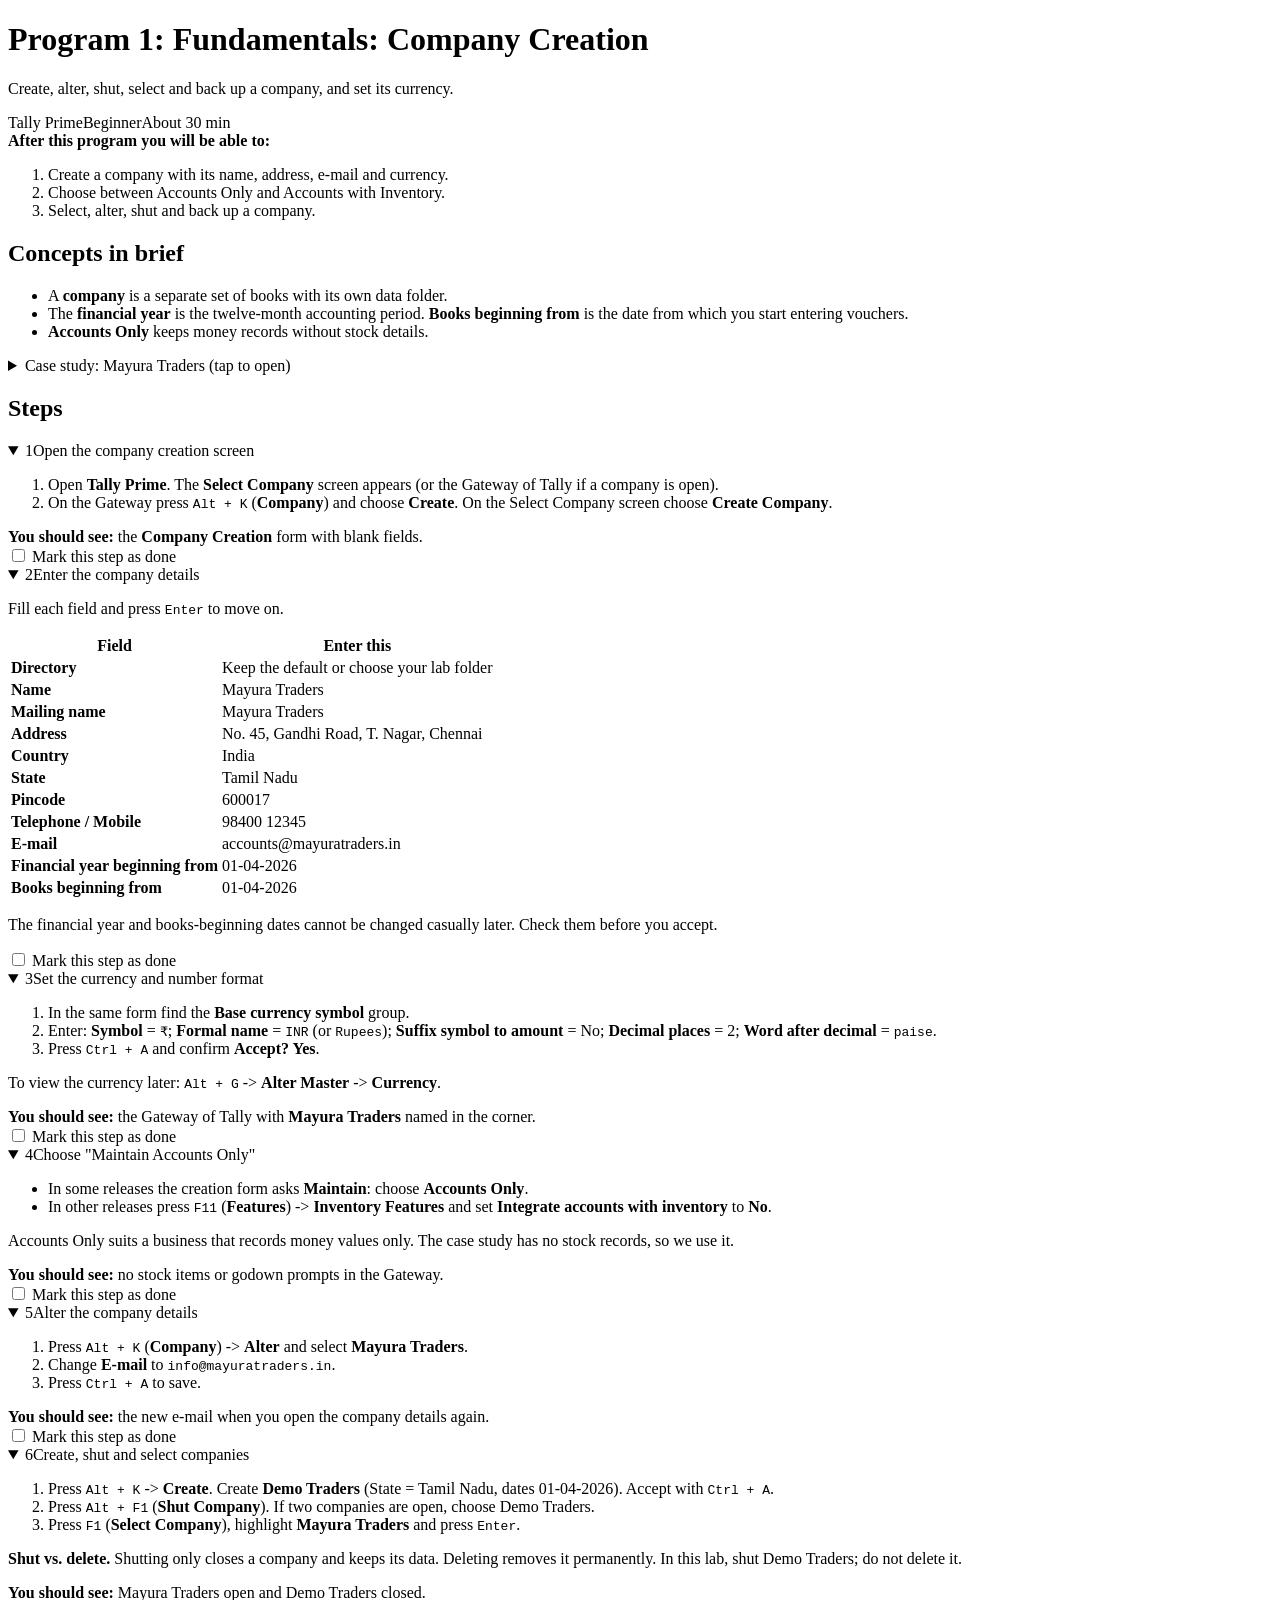
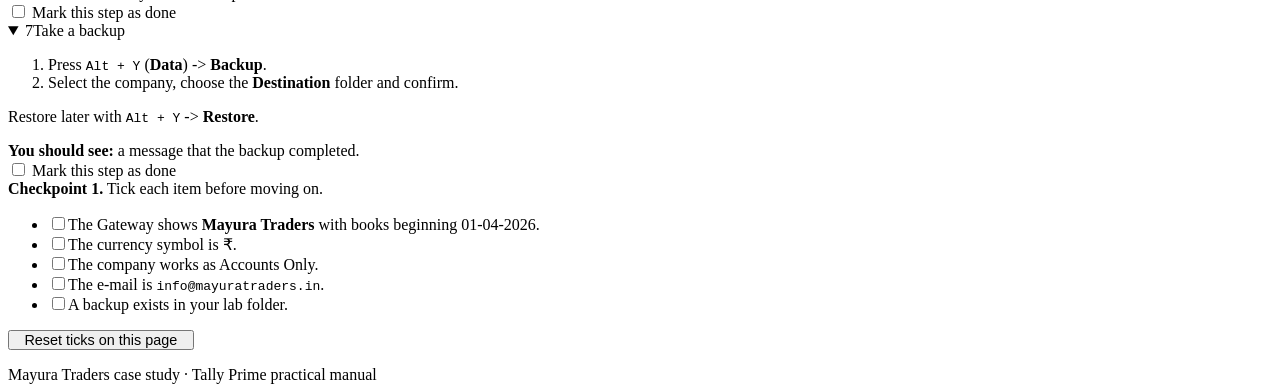
==== program-1.html @ d822e0bb "Add files via upload" ====
<!doctype html>
<html lang="en">
<head>
<meta charset="utf-8">
<meta name="viewport" content="width=device-width, initial-scale=1, viewport-fit=cover">
<meta name="color-scheme" content="light dark">
<title>Program 1: Fundamentals: Company Creation | Tally Prime Lab</title>
<meta name="description" content="Create, alter, shut, select and back up a company, and set its currency.">
<link rel="stylesheet" href="assets/style.css">
<script src="assets/programs.js"></script>
<script src="assets/script.js" defer></script>
</head>
<body data-program="1">
<main>
<h1>Program 1: Fundamentals: Company Creation</h1>
<p class="lead">Create, alter, shut, select and back up a company, and set its currency.</p>
<div class="meta"><span class="chip">Tally Prime</span><span class="chip">Beginner</span><span class="chip">About 30 min</span></div>
<noscript><p class="warning">Menu and progress ticks need JavaScript. <a href="index.html">Back to all programs</a>.</p></noscript>
<div class="objectives"><strong>After this program you will be able to:</strong><ol><li>Create a company with its name, address, e-mail and currency.</li><li>Choose between Accounts Only and Accounts with Inventory.</li><li>Select, alter, shut and back up a company.</li></ol></div><h2>Concepts in brief</h2><ul><li>A <strong>company</strong> is a separate set of books with its own data folder.</li><li>The <strong>financial year</strong> is the twelve-month accounting period. <strong>Books beginning from</strong> is the date from which you start entering vouchers.</li><li><strong>Accounts Only</strong> keeps money records without stock details.</li></ul><details class="case"><summary>Case study: Mayura Traders (tap to open)</summary><p><strong>Mayura Traders</strong>, Chennai, is a trading firm owned by Mr. Ramesh. Its financial year is <strong>01-04-2026 to 31-03-2027</strong>. Transactions for <strong>April 2026</strong>:</p>
<table>
<colgroup>
<col style="width: 33%" />
<col style="width: 33%" />
<col style="width: 33%" />
</colgroup>
<thead>
<tr class="header">
<th>No.</th>
<th>Date</th>
<th>Transaction</th>
</tr>
</thead>
<tbody>
<tr class="odd">
<td>1</td>
<td>01-Apr-2026</td>
<td>Mr. Ramesh started the business with capital of ₹5,00,000, deposited in HDFC Bank.</td>
</tr>
<tr class="even">
<td>2</td>
<td>02-Apr-2026</td>
<td>Withdrew ₹50,000 cash from the bank for office use.</td>
</tr>
<tr class="odd">
<td>3</td>
<td>03-Apr-2026</td>
<td>Paid shop rent ₹15,000 in cash.</td>
</tr>
<tr class="even">
<td>4</td>
<td>04-Apr-2026</td>
<td>Bought furniture for ₹60,000, paid by cheque.</td>
</tr>
<tr class="odd">
<td>5</td>
<td>05-Apr-2026</td>
<td>Purchased goods on credit from Kumar Suppliers ₹2,00,000.</td>
</tr>
<tr class="even">
<td>6</td>
<td>08-Apr-2026</td>
<td>Sold goods on credit to Anand Stores ₹2,50,000.</td>
</tr>
<tr class="odd">
<td>7</td>
<td>10-Apr-2026</td>
<td>Returned goods worth ₹10,000 to Kumar Suppliers.</td>
</tr>
<tr class="even">
<td>8</td>
<td>12-Apr-2026</td>
<td>Anand Stores returned goods worth ₹8,000.</td>
</tr>
<tr class="odd">
<td>9</td>
<td>15-Apr-2026</td>
<td>Received ₹1,00,000 from Anand Stores by cheque, deposited in the bank.</td>
</tr>
<tr class="even">
<td>10</td>
<td>18-Apr-2026</td>
<td>Paid Kumar Suppliers ₹1,20,000 through the bank.</td>
</tr>
<tr class="odd">
<td>11</td>
<td>22-Apr-2026</td>
<td>Cash sales ₹50,000.</td>
</tr>
<tr class="even">
<td>12</td>
<td>25-Apr-2026</td>
<td>Paid salary ₹25,000 in cash.</td>
</tr>
<tr class="odd">
<td>13</td>
<td>27-Apr-2026</td>
<td>Mr. Ramesh withdrew ₹10,000 from the bank for personal use.</td>
</tr>
<tr class="even">
<td>14</td>
<td>28-Apr-2026</td>
<td>Electricity charges of ₹3,500 for April are outstanding.</td>
</tr>
<tr class="odd">
<td>15</td>
<td>30-Apr-2026</td>
<td>Provide depreciation on furniture at 10% p.a.</td>
</tr>
</tbody>
</table>
</details><h2>Steps</h2><section class="step" id="p1-s1"><details open><summary data-title="Open the company creation screen"><span class="num"><span>1</span></span><span>Open the company creation screen</span></summary>
<div class="stepbody"><ol type="1">
<li>Open <strong>Tally Prime</strong>. The <strong>Select Company</strong> screen appears (or the Gateway of Tally if a company is open).</li>
<li>On the Gateway press <code>Alt + K</code> (<strong>Company</strong>) and choose <strong>Create</strong>. On the Select Company screen choose <strong>Create Company</strong>.</li>
</ol>
<div class="see"><strong>You should see:</strong> the <strong>Company Creation</strong> form with blank fields.
</div><label class="done-row"><input type="checkbox" data-key="p1-s1" data-collapse> Mark this step as done</label></div></details></section><section class="step" id="p1-s2"><details open><summary data-title="Enter the company details"><span class="num"><span>2</span></span><span>Enter the company details</span></summary>
<div class="stepbody"><p>Fill each field and press <code>Enter</code> to move on.</p>
<table>
<thead>
<tr class="header">
<th>Field</th>
<th>Enter this</th>
</tr>
</thead>
<tbody>
<tr class="odd">
<td><strong>Directory</strong></td>
<td>Keep the default or choose your lab folder</td>
</tr>
<tr class="even">
<td><strong>Name</strong></td>
<td>Mayura Traders</td>
</tr>
<tr class="odd">
<td><strong>Mailing name</strong></td>
<td>Mayura Traders</td>
</tr>
<tr class="even">
<td><strong>Address</strong></td>
<td>No. 45, Gandhi Road, T. Nagar, Chennai</td>
</tr>
<tr class="odd">
<td><strong>Country</strong></td>
<td>India</td>
</tr>
<tr class="even">
<td><strong>State</strong></td>
<td>Tamil Nadu</td>
</tr>
<tr class="odd">
<td><strong>Pincode</strong></td>
<td>600017</td>
</tr>
<tr class="even">
<td><strong>Telephone / Mobile</strong></td>
<td>98400 12345</td>
</tr>
<tr class="odd">
<td><strong>E-mail</strong></td>
<td>accounts@mayuratraders.in</td>
</tr>
<tr class="even">
<td><strong>Financial year beginning from</strong></td>
<td>01-04-2026</td>
</tr>
<tr class="odd">
<td><strong>Books beginning from</strong></td>
<td>01-04-2026</td>
</tr>
</tbody>
</table>
<div class="warning">
<p>The financial year and books-beginning dates cannot be changed casually later. Check them before you accept.</p>
</div>
<label class="done-row"><input type="checkbox" data-key="p1-s2" data-collapse> Mark this step as done</label></div></details></section><section class="step" id="p1-s3"><details open><summary data-title="Set the currency and number format"><span class="num"><span>3</span></span><span>Set the currency and number format</span></summary>
<div class="stepbody"><ol type="1">
<li>In the same form find the <strong>Base currency symbol</strong> group.</li>
<li>Enter: <strong>Symbol</strong> = <code>₹</code>; <strong>Formal name</strong> = <code>INR</code> (or <code>Rupees</code>); <strong>Suffix symbol to amount</strong> = No; <strong>Decimal places</strong> = 2; <strong>Word after decimal</strong> = <code>paise</code>.</li>
<li>Press <code>Ctrl + A</code> and confirm <strong>Accept? Yes</strong>.</li>
</ol>
<p>To view the currency later: <code>Alt + G</code> -&gt; <strong>Alter Master</strong> -&gt; <strong>Currency</strong>.</p>
<div class="see"><strong>You should see:</strong> the Gateway of Tally with <strong>Mayura Traders</strong> named in the corner.
</div><label class="done-row"><input type="checkbox" data-key="p1-s3" data-collapse> Mark this step as done</label></div></details></section><section class="step" id="p1-s4"><details open><summary data-title="Choose &quot;Maintain Accounts Only&quot;"><span class="num"><span>4</span></span><span>Choose "Maintain Accounts Only"</span></summary>
<div class="stepbody"><ul>
<li>In some releases the creation form asks <strong>Maintain</strong>: choose <strong>Accounts Only</strong>.</li>
<li>In other releases press <code>F11</code> (<strong>Features</strong>) -&gt; <strong>Inventory Features</strong> and set <strong>Integrate accounts with inventory</strong> to <strong>No</strong>.</li>
</ul>
<div class="note">
<p>Accounts Only suits a business that records money values only. The case study has no stock records, so we use it.</p>
</div>
<div class="see"><strong>You should see:</strong> no stock items or godown prompts in the Gateway.
</div><label class="done-row"><input type="checkbox" data-key="p1-s4" data-collapse> Mark this step as done</label></div></details></section><section class="step" id="p1-s5"><details open><summary data-title="Alter the company details"><span class="num"><span>5</span></span><span>Alter the company details</span></summary>
<div class="stepbody"><ol type="1">
<li>Press <code>Alt + K</code> (<strong>Company</strong>) -&gt; <strong>Alter</strong> and select <strong>Mayura Traders</strong>.</li>
<li>Change <strong>E-mail</strong> to <code>info@mayuratraders.in</code>.</li>
<li>Press <code>Ctrl + A</code> to save.</li>
</ol>
<div class="see"><strong>You should see:</strong> the new e-mail when you open the company details again.
</div><label class="done-row"><input type="checkbox" data-key="p1-s5" data-collapse> Mark this step as done</label></div></details></section><section class="step" id="p1-s6"><details open><summary data-title="Create, shut and select companies"><span class="num"><span>6</span></span><span>Create, shut and select companies</span></summary>
<div class="stepbody"><ol type="1">
<li>Press <code>Alt + K</code> -&gt; <strong>Create</strong>. Create <strong>Demo Traders</strong> (State = Tamil Nadu, dates 01-04-2026). Accept with <code>Ctrl + A</code>.</li>
<li>Press <code>Alt + F1</code> (<strong>Shut Company</strong>). If two companies are open, choose Demo Traders.</li>
<li>Press <code>F1</code> (<strong>Select Company</strong>), highlight <strong>Mayura Traders</strong> and press <code>Enter</code>.</li>
</ol>
<div class="tip">
<p><strong>Shut vs. delete.</strong> Shutting only closes a company and keeps its data. Deleting removes it permanently. In this lab, shut Demo Traders; do not delete it.</p>
</div>
<div class="see"><strong>You should see:</strong> Mayura Traders open and Demo Traders closed.
</div><label class="done-row"><input type="checkbox" data-key="p1-s6" data-collapse> Mark this step as done</label></div></details></section><section class="step" id="p1-s7"><details open><summary data-title="Take a backup"><span class="num"><span>7</span></span><span>Take a backup</span></summary>
<div class="stepbody"><ol type="1">
<li>Press <code>Alt + Y</code> (<strong>Data</strong>) -&gt; <strong>Backup</strong>.</li>
<li>Select the company, choose the <strong>Destination</strong> folder and confirm.</li>
</ol>
<p>Restore later with <code>Alt + Y</code> -&gt; <strong>Restore</strong>.</p>
<div class="see"><strong>You should see:</strong> a message that the backup completed.
</div><label class="done-row"><input type="checkbox" data-key="p1-s7" data-collapse> Mark this step as done</label></div></details></section><div class="checkpoint"><strong>Checkpoint 1.</strong> Tick each item before moving on.<ul class="checklist"><li><input type="checkbox" data-key="p1-c-0" id="p1-c-0"><label for="p1-c-0">The Gateway shows <strong>Mayura Traders</strong> with books beginning 01-04-2026.
</label></li><li><input type="checkbox" data-key="p1-c-1" id="p1-c-1"><label for="p1-c-1">The currency symbol is ₹.
</label></li><li><input type="checkbox" data-key="p1-c-2" id="p1-c-2"><label for="p1-c-2">The company works as Accounts Only.
</label></li><li><input type="checkbox" data-key="p1-c-3" id="p1-c-3"><label for="p1-c-3">The e-mail is <code>info@mayuratraders.in</code>.
</label></li><li><input type="checkbox" data-key="p1-c-4" id="p1-c-4"><label for="p1-c-4">A backup exists in your lab folder.
</label></li></ul></div>
<p><button class="iconbtn" id="resetProgress" style="width:auto;font-size:.9rem;padding:0 .9rem">Reset ticks on this page</button></p>
<nav class="pager" id="pager" aria-label="Previous and next program"></nav>
</main>
<footer>Mayura Traders case study &middot; Tally Prime practical manual</footer>
</body>
</html>
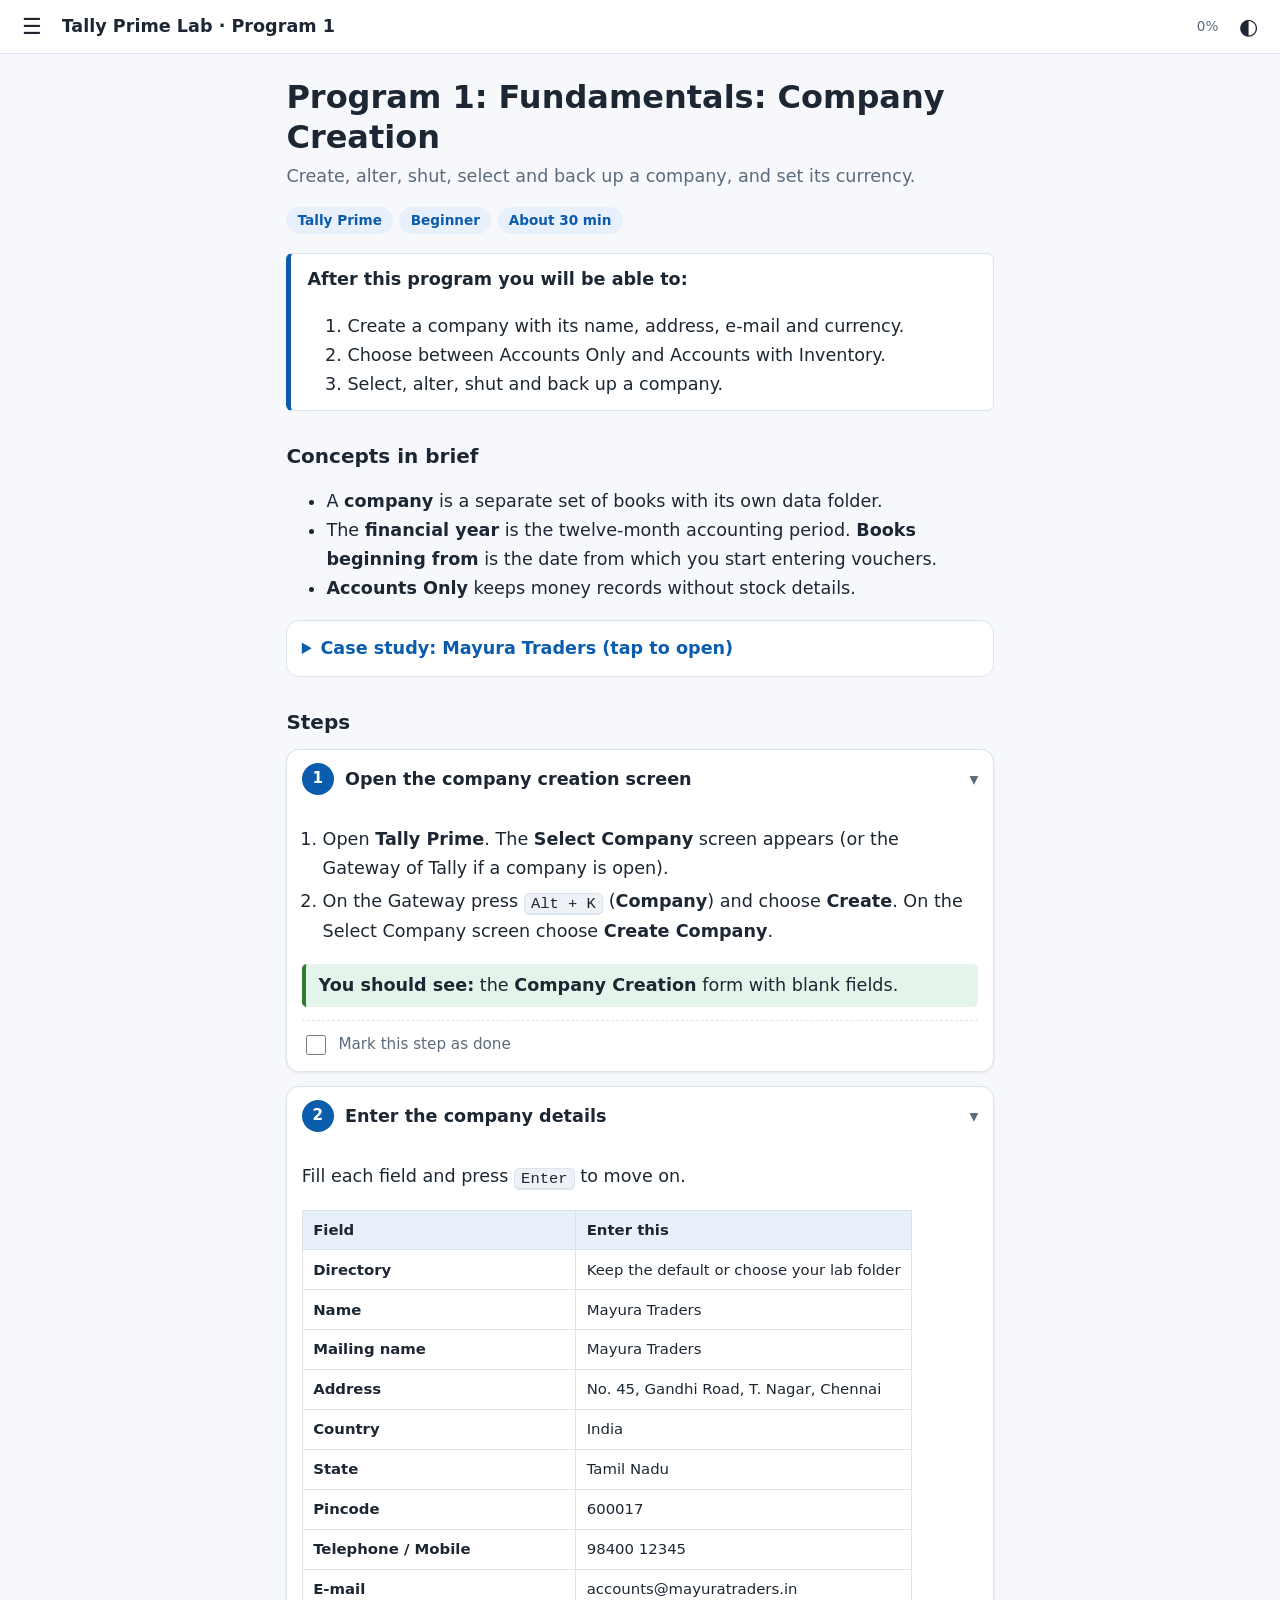
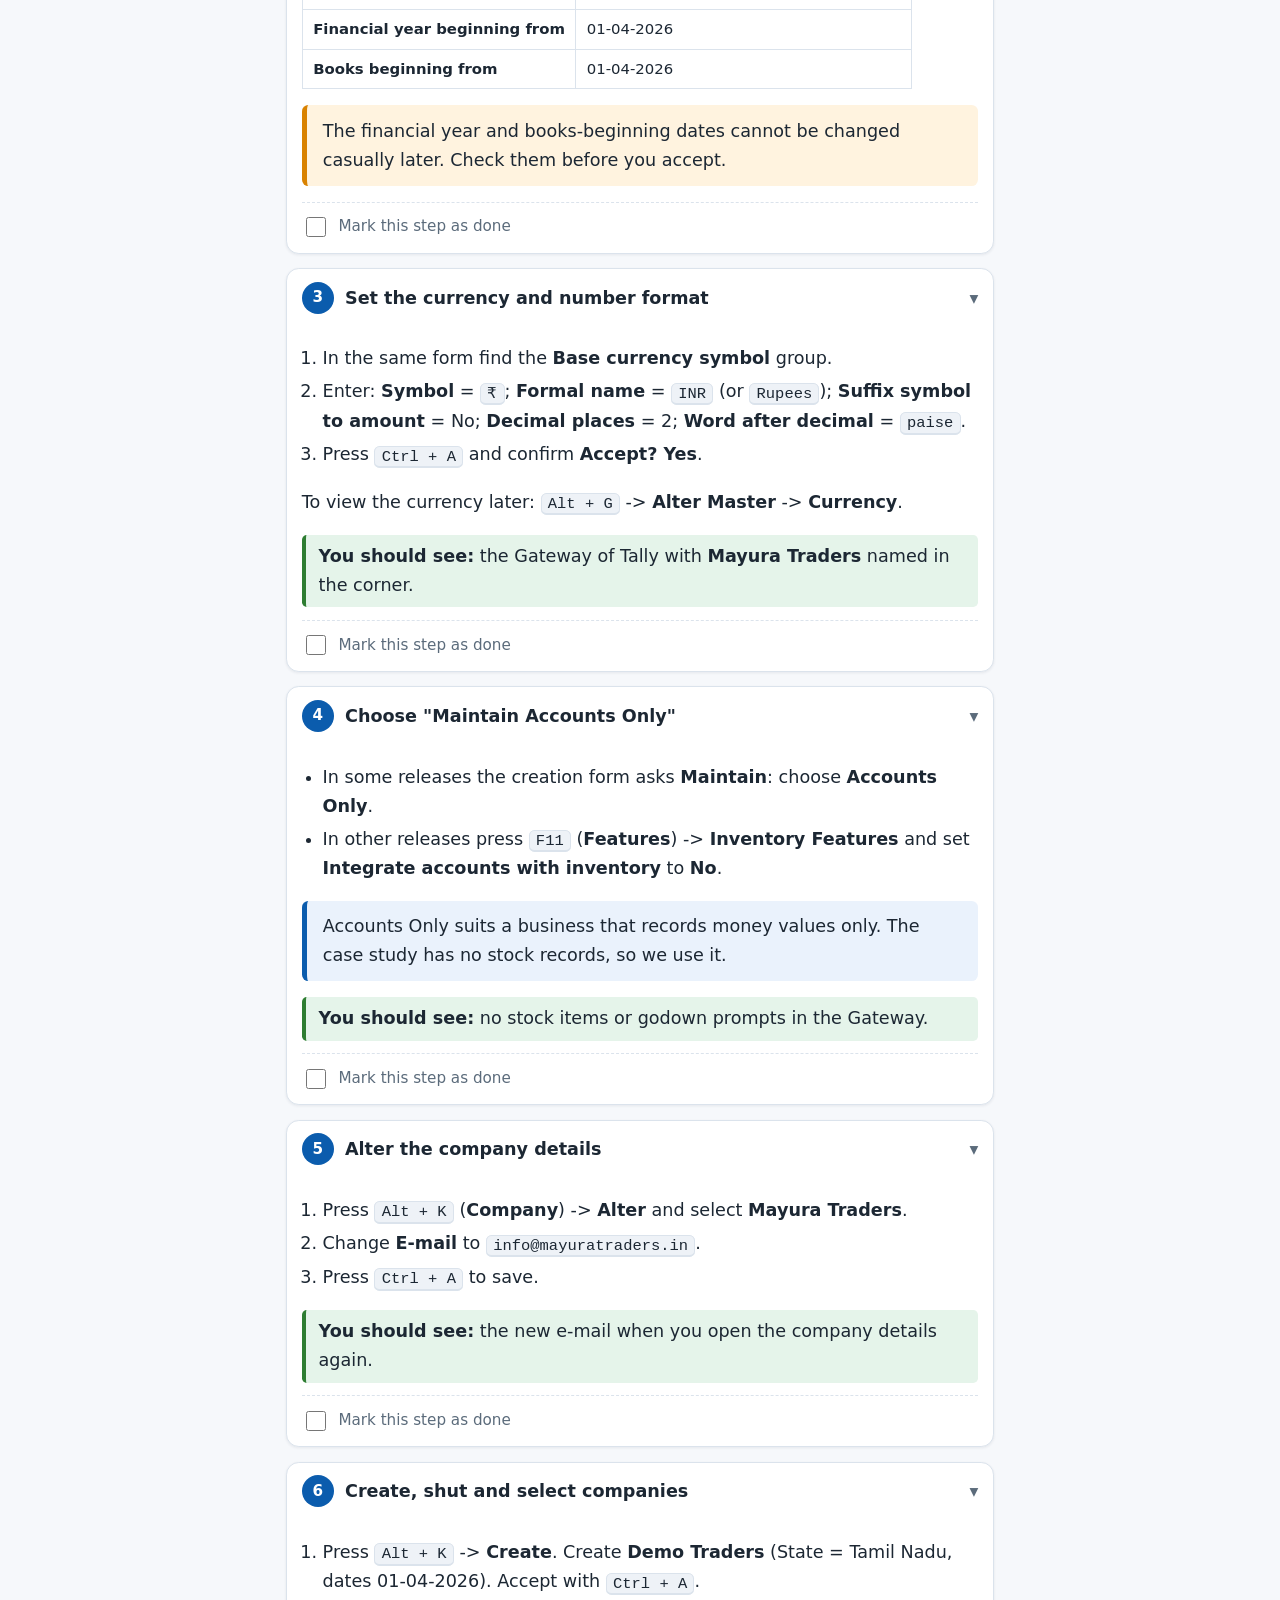
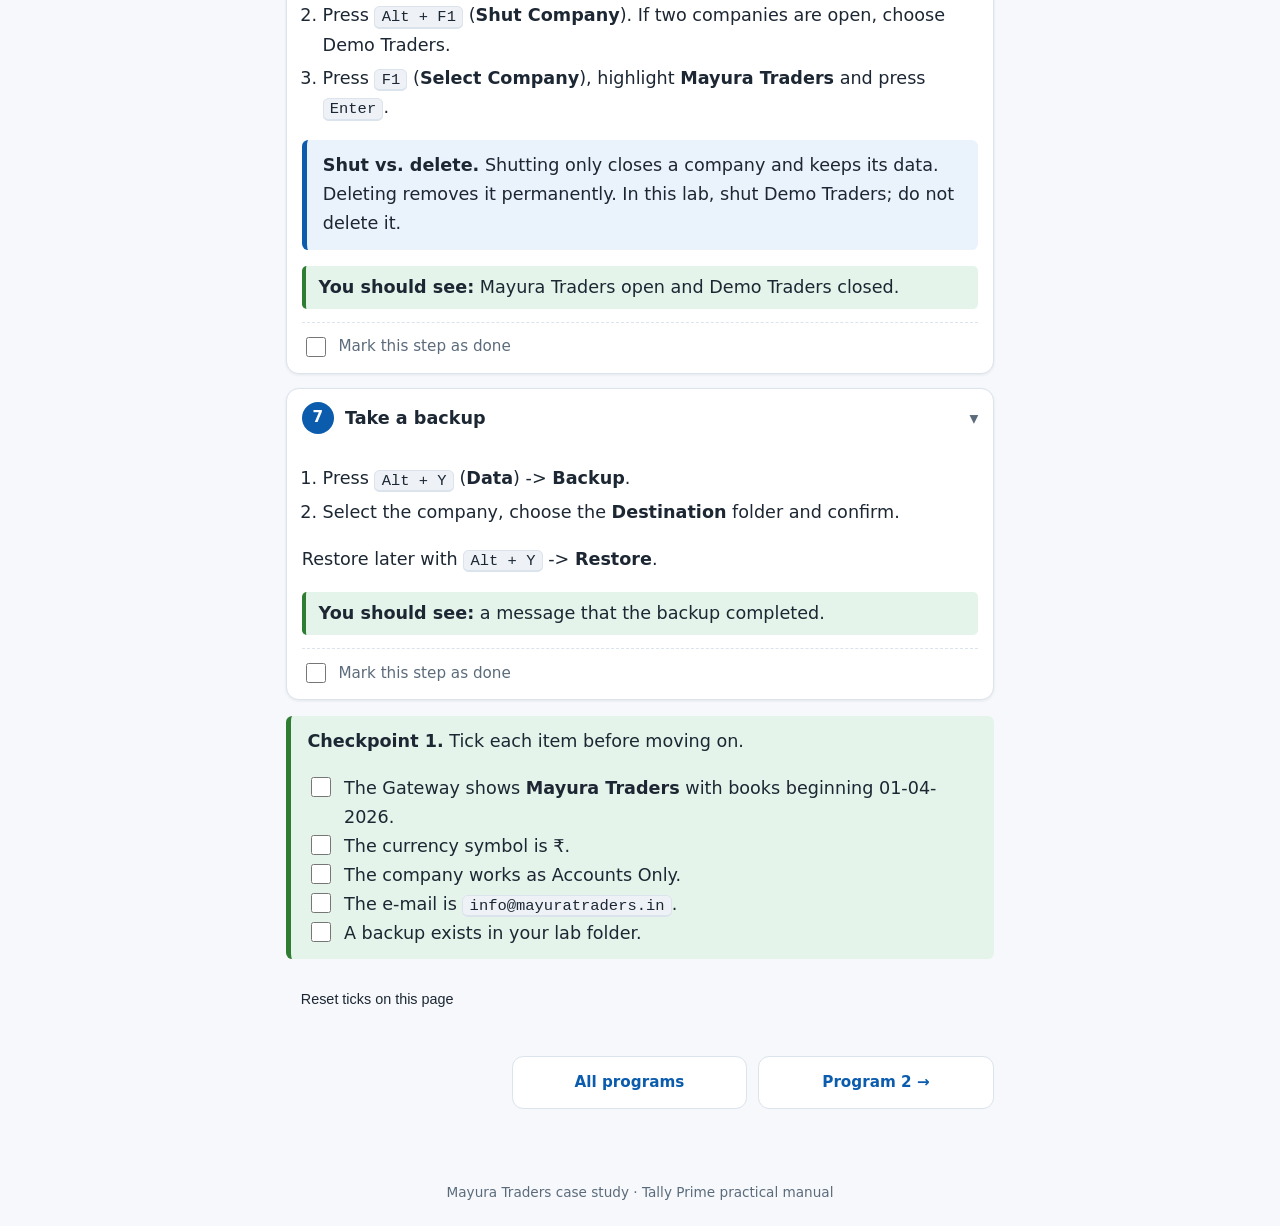
==== commit 0ecae34a: "Add files via upload" ====
--- a/program-1.html
+++ b/program-1.html
@@ -6,9 +6,9 @@
 <meta name="color-scheme" content="light dark">
 <title>Program 1: Fundamentals: Company Creation | Tally Prime Lab</title>
 <meta name="description" content="Create, alter, shut, select and back up a company, and set its currency.">
-<link rel="stylesheet" href="assets/style.css">
-<script src="assets/programs.js"></script>
-<script src="assets/script.js" defer></script>
+<link rel="stylesheet" href="style.css">
+<script src="programs.js"></script>
+<script src="script.js" defer></script>
 </head>
 <body data-program="1">
 <main>
--- a/style.css
+++ b/style.css
@@ -0,0 +1,126 @@
+:root{
+  --bg:#f6f8fb;--card:#fff;--ink:#1c2733;--muted:#5b6b7b;--line:#dbe3ec;
+  --accent:#0b5cad;--accent-ink:#fff;--soft:#e8f1fb;
+  --ok:#e5f4ea;--ok-line:#2e7d32;--warn:#fff3df;--warn-line:#d98200;--tip:#eaf2fc;
+  --key:#eef2f7;--shadow:0 1px 3px rgba(20,40,70,.08);
+  --top:3.4rem;
+}
+:root[data-theme="dark"]{
+  --bg:#12161b;--card:#1a2027;--ink:#e6eaee;--muted:#9aa7b4;--line:#2c353f;
+  --accent:#7ab6ff;--accent-ink:#0b1622;--soft:#192634;
+  --ok:#17291e;--ok-line:#5bbd78;--warn:#2f2616;--warn-line:#f0a63a;--tip:#18242f;
+  --key:#242c35;--shadow:none;
+}
+*{box-sizing:border-box}
+html{scroll-behavior:smooth;scroll-padding-top:calc(var(--top) + .8rem);-webkit-text-size-adjust:100%}
+body{margin:0;background:var(--bg);color:var(--ink);font:1.0625rem/1.65 system-ui,-apple-system,"Segoe UI",Roboto,Arial,sans-serif;
+  padding-bottom:env(safe-area-inset-bottom)}
+a{color:var(--accent)}
+img,svg{max-width:100%}
+
+/* top bar */
+.topbar{position:sticky;top:0;z-index:30;height:var(--top);display:flex;align-items:center;gap:.5rem;
+  padding:0 .6rem;padding-top:env(safe-area-inset-top);background:var(--card);border-bottom:1px solid var(--line)}
+.topbar .brand{flex:1;font-weight:700;color:var(--ink);text-decoration:none;white-space:nowrap;overflow:hidden;text-overflow:ellipsis}
+.iconbtn{width:2.75rem;height:2.75rem;border:0;border-radius:.6rem;background:transparent;color:var(--ink);font-size:1.4rem;cursor:pointer}
+.iconbtn:hover,.iconbtn:focus-visible{background:var(--soft)}
+#pct{font-size:.85rem;color:var(--muted);min-width:2.6rem;text-align:right}
+.bar{position:absolute;left:0;right:0;bottom:-1px;height:3px;background:transparent}
+#barFill{height:100%;width:0;background:var(--accent);transition:width .25s}
+
+/* drawer */
+#overlay{position:fixed;inset:0;background:rgba(0,0,0,.45);opacity:0;pointer-events:none;transition:opacity .2s;z-index:40}
+#drawer{position:fixed;top:0;bottom:0;left:0;width:min(21rem,86vw);background:var(--card);z-index:50;transform:translateX(-102%);
+  transition:transform .22s;overflow-y:auto;padding:1rem 1rem 2rem;border-right:1px solid var(--line)}
+body.menu-open #drawer{transform:none}
+body.menu-open #overlay{opacity:1;pointer-events:auto}
+body.menu-open{overflow:hidden}
+#drawer h2{font-size:.8rem;letter-spacing:.06em;text-transform:uppercase;color:var(--muted);margin:1.2rem 0 .4rem}
+#drawer ul{list-style:none;margin:0;padding:0}
+#drawer a{display:block;padding:.55rem .6rem;border-radius:.5rem;text-decoration:none;color:var(--ink);font-size:.98rem}
+#drawer a:hover,#drawer a.current{background:var(--soft);color:var(--accent)}
+#drawer .soon{display:block;padding:.45rem .6rem;color:var(--muted);font-size:.95rem;opacity:.7}
+
+/* layout */
+main{max-width:46rem;margin:0 auto;padding:1rem .9rem 3rem}
+h1{font-size:1.65rem;line-height:1.25;margin:.4rem 0 .3rem}
+h2{font-size:1.25rem;margin:2rem 0 .6rem;line-height:1.3}
+h3{font-size:1.05rem;margin:1.2rem 0 .4rem}
+.lead{color:var(--muted);margin:.2rem 0 1rem}
+.meta{display:flex;flex-wrap:wrap;gap:.4rem;margin:.6rem 0 1.2rem}
+.chip{background:var(--soft);color:var(--accent);border-radius:99px;padding:.15rem .7rem;font-size:.85rem;font-weight:600}
+
+/* tables */
+table{border-collapse:collapse;width:100%;font-size:.93rem;margin:.8rem 0;display:block;overflow-x:auto;-webkit-overflow-scrolling:touch}
+th,td{border:1px solid var(--line);padding:.45rem .65rem;text-align:left;vertical-align:top}
+th{background:var(--soft);white-space:nowrap}
+td.r,th.r{text-align:right}
+
+/* keys */
+code{font-family:ui-monospace,Menlo,Consolas,monospace;font-size:.88em;background:var(--key);border:1px solid var(--line);
+  border-bottom-width:2px;border-radius:.35rem;padding:.05em .4em;white-space:nowrap}
+
+/* callouts */
+.note,.warning,.tip,.checkpoint,.objectives{border-left:5px solid var(--accent);background:var(--tip);padding:.7rem 1rem;margin:1rem 0;border-radius:.4rem}
+.warning{border-color:var(--warn-line);background:var(--warn)}
+.checkpoint{border-color:var(--ok-line);background:var(--ok)}
+.objectives{background:var(--card);border:1px solid var(--line);border-left:5px solid var(--accent)}
+.note>:first-child,.warning>:first-child,.tip>:first-child,.checkpoint>:first-child,.objectives>:first-child{margin-top:0}
+.note>:last-child,.warning>:last-child,.tip>:last-child,.checkpoint>:last-child,.objectives>:last-child{margin-bottom:0}
+
+/* steps */
+.step{background:var(--card);border:1px solid var(--line);border-radius:.8rem;margin:.9rem 0;box-shadow:var(--shadow)}
+.step>details>summary{list-style:none;cursor:pointer;display:flex;gap:.7rem;align-items:center;padding:.8rem .9rem;font-weight:700;line-height:1.3}
+.step>details>summary::-webkit-details-marker{display:none}
+.step>details>summary::after{content:"▾";margin-left:auto;color:var(--muted);transition:transform .2s}
+.step>details:not([open])>summary::after{transform:rotate(-90deg)}
+.num{flex:none;display:grid;place-items:center;width:2rem;height:2rem;border-radius:50%;background:var(--accent);color:var(--accent-ink);font-size:.95rem}
+.step.done .num{background:var(--ok-line);color:#fff}
+.step.done .num::before{content:"✓"}
+.step.done .num span{display:none}
+.stepbody{padding:0 .9rem .8rem}
+.stepbody ol,.stepbody ul{padding-left:1.3rem}
+.stepbody li{margin:.25rem 0}
+.see{background:var(--ok);border-left:4px solid var(--ok-line);padding:.45rem .8rem;border-radius:.3rem;margin:.7rem 0}
+.done-row{display:flex;align-items:center;gap:.6rem;margin-top:.8rem;padding-top:.7rem;border-top:1px dashed var(--line);font-size:.95rem;color:var(--muted)}
+input[type=checkbox]{width:1.25rem;height:1.25rem;accent-color:var(--accent);flex:none}
+.checklist{list-style:none;padding:0!important}
+.checklist li{display:flex;gap:.6rem;align-items:flex-start}
+
+/* case study */
+details.case{background:var(--card);border:1px solid var(--line);border-radius:.8rem;margin:1rem 0;padding:0 .9rem}
+details.case>summary{cursor:pointer;font-weight:700;padding:.8rem 0;color:var(--accent)}
+
+/* cards on home */
+.cards{display:grid;gap:.7rem;grid-template-columns:1fr;margin:1rem 0}
+.card{display:flex;gap:.8rem;align-items:flex-start;background:var(--card);border:1px solid var(--line);border-radius:.8rem;padding:.85rem;
+  text-decoration:none;color:var(--ink);box-shadow:var(--shadow)}
+a.card:hover{border-color:var(--accent)}
+.card.soon{opacity:.6}
+.card .num{width:2.3rem;height:2.3rem}
+.card.soon .num{background:var(--muted)}
+.card h3{margin:0 0 .15rem;font-size:1.02rem}
+.card p{margin:0;color:var(--muted);font-size:.92rem;line-height:1.45}
+.card small{color:var(--accent);font-weight:600}
+
+/* pager */
+.pager{display:flex;gap:.7rem;margin:2.2rem 0 0}
+.pager a{flex:1;text-align:center;padding:.8rem .6rem;border:1px solid var(--line);border-radius:.7rem;background:var(--card);text-decoration:none;font-weight:600;font-size:.95rem}
+.pager a:hover{border-color:var(--accent)}
+.pager .spacer{flex:1}
+footer{text-align:center;color:var(--muted);font-size:.85rem;padding:1.5rem 1rem 2rem}
+#top{position:fixed;right:.9rem;bottom:calc(.9rem + env(safe-area-inset-bottom));width:2.8rem;height:2.8rem;border-radius:50%;border:1px solid var(--line);
+  background:var(--card);color:var(--accent);font-size:1.2rem;cursor:pointer;display:none;box-shadow:0 2px 6px rgba(0,0,0,.2)}
+#top.show{display:block}
+
+@media(min-width:44rem){
+  body{font-size:1.1rem}
+  .cards{grid-template-columns:1fr 1fr}
+  h1{font-size:2rem}
+}
+@media print{
+  .topbar,#drawer,#overlay,#top,.pager,.done-row{display:none!important}
+  body{background:#fff;color:#000}
+  main{max-width:none}
+  .step,details.case{box-shadow:none;break-inside:avoid}
+}
